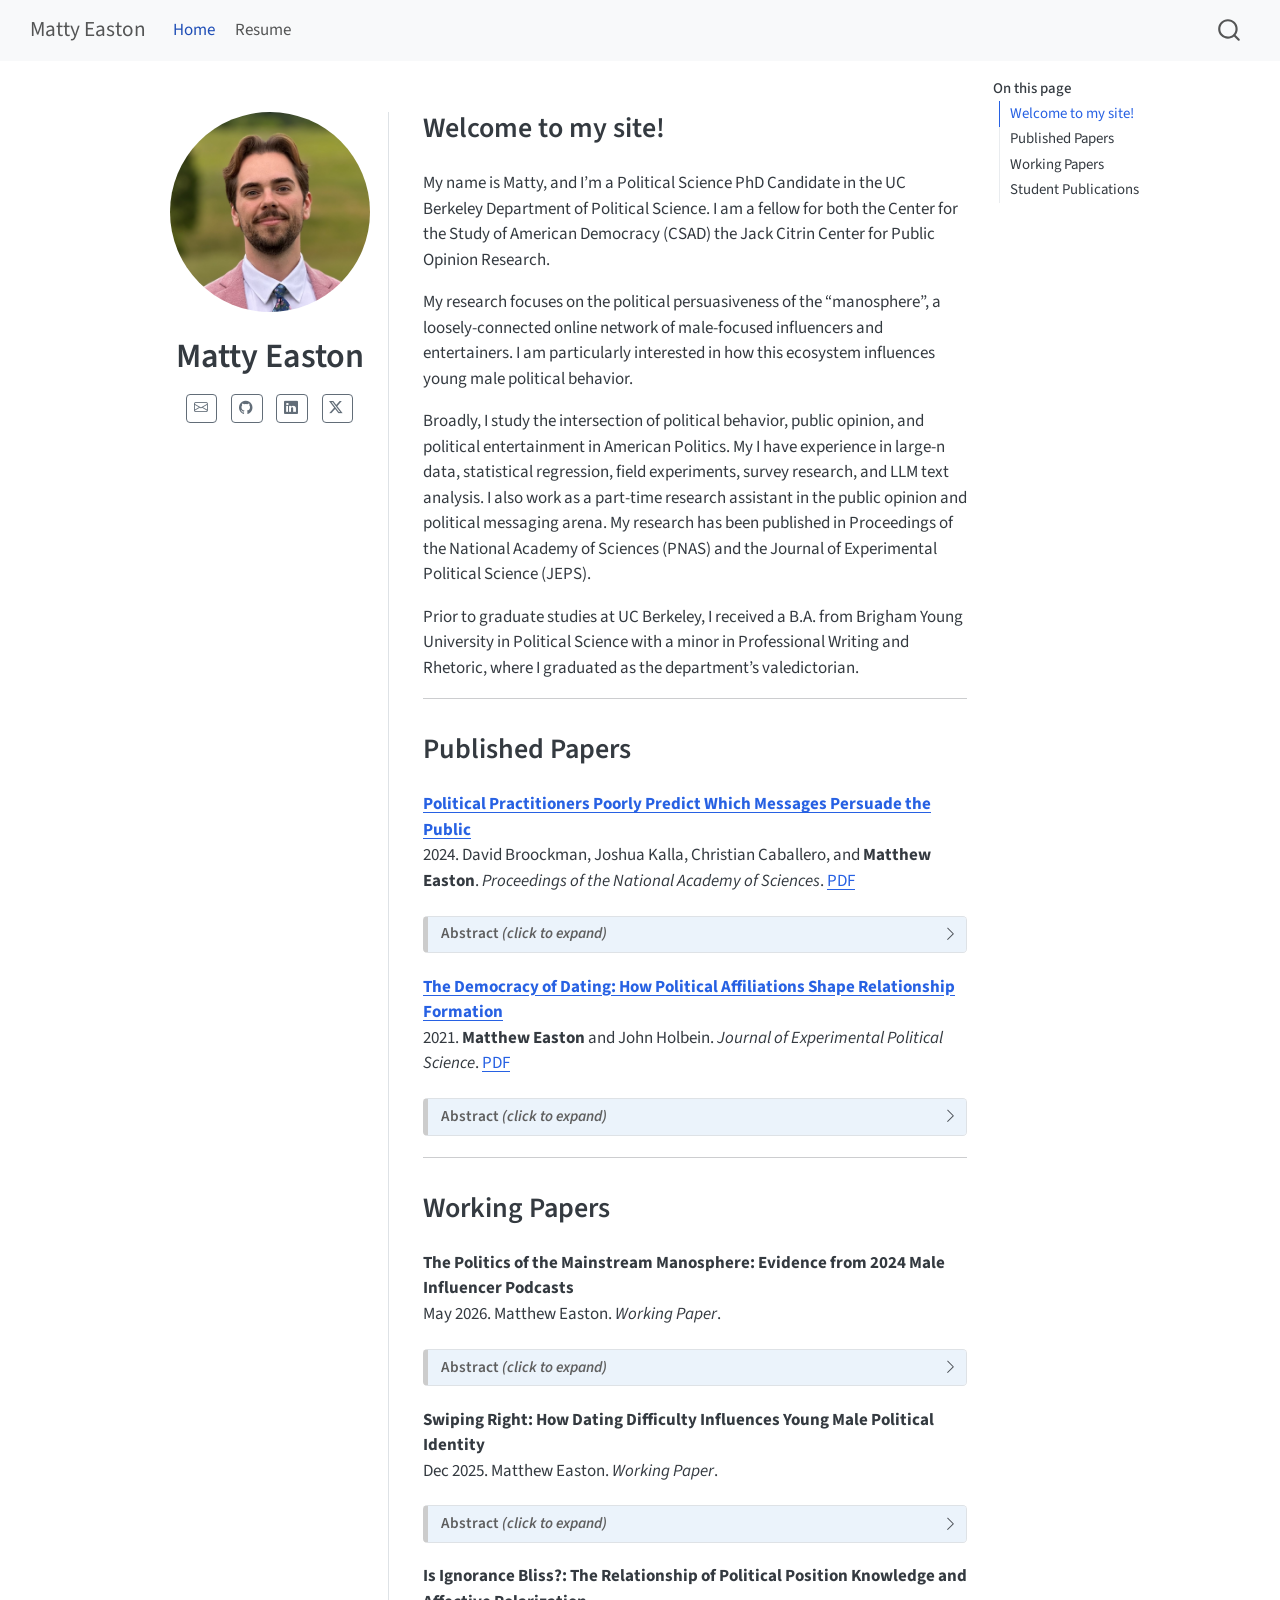
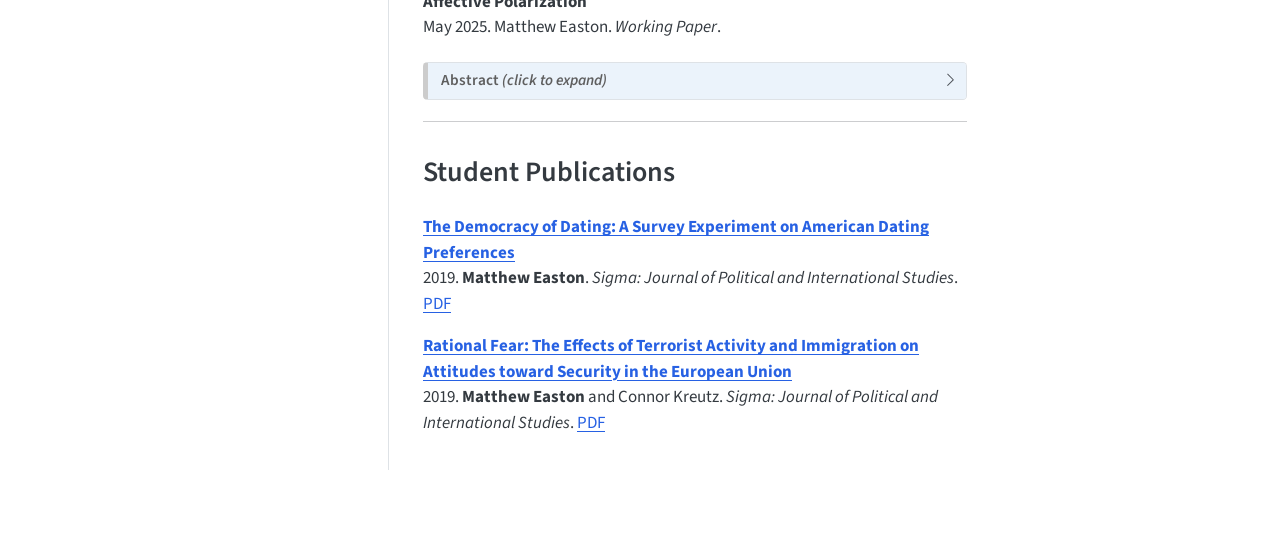
==== index.html @ ecb176ad "Built site for gh-pages" ====
<!DOCTYPE html>
<html xmlns="http://www.w3.org/1999/xhtml" lang="en" xml:lang="en"><head>

<meta charset="utf-8">
<meta name="generator" content="quarto-1.9.37">

<meta name="viewport" content="width=device-width, initial-scale=1.0, user-scalable=yes">


<title>Matty Easton</title>
<style>
/* Default styles provided by pandoc.
** See https://pandoc.org/MANUAL.html#variables-for-html for config info.
*/
code{white-space: pre-wrap;}
span.smallcaps{font-variant: small-caps;}
div.columns{display: flex; gap: min(4vw, 1.5em);}
div.column{flex: auto; overflow-x: auto;}
div.hanging-indent{margin-left: 1.5em; text-indent: -1.5em;}
ul.task-list{list-style: none;}
ul.task-list li input[type="checkbox"] {
  width: 0.8em;
  margin: 0 0.8em 0.2em -1em; /* quarto-specific, see https://github.com/quarto-dev/quarto-cli/issues/4556 */ 
  vertical-align: middle;
}
</style>


<script src="site_libs/quarto-nav/quarto-nav.js"></script>
<script src="site_libs/quarto-nav/headroom.min.js"></script>
<script src="site_libs/clipboard/clipboard.min.js"></script>
<script src="site_libs/quarto-search/autocomplete.umd.js"></script>
<script src="site_libs/quarto-search/fuse.min.js"></script>
<script src="site_libs/quarto-search/quarto-search.js"></script>
<meta name="quarto:offset" content="./">
<script src="site_libs/quarto-html/quarto.js" type="module"></script>
<script src="site_libs/quarto-html/tabsets/tabsets.js" type="module"></script>
<script src="site_libs/quarto-html/popper.min.js"></script>
<script src="site_libs/quarto-html/tippy.umd.min.js"></script>
<link href="site_libs/quarto-html/tippy.css" rel="stylesheet">
<link href="site_libs/quarto-html/quarto-syntax-highlighting-7f8f88aac4f3542376d5c11b86a4c14d.css" rel="stylesheet" id="quarto-text-highlighting-styles">
<script src="site_libs/bootstrap/bootstrap.min.js"></script>
<link href="site_libs/bootstrap/bootstrap-icons.css" rel="stylesheet">
<link href="site_libs/bootstrap/bootstrap-158031087360bce0ff56dc785ce39e06.min.css" rel="stylesheet" append-hash="true" id="quarto-bootstrap" data-mode="light">
<script id="quarto-search-options" type="application/json">{
  "location": "navbar",
  "copy-button": false,
  "collapse-after": 3,
  "panel-placement": "end",
  "type": "overlay",
  "limit": 50,
  "keyboard-shortcut": [
    "f",
    "/",
    "s"
  ],
  "show-item-context": false,
  "language": {
    "search-no-results-text": "No results",
    "search-matching-documents-text": "matching documents",
    "search-copy-link-title": "Copy link to search",
    "search-hide-matches-text": "Hide additional matches",
    "search-more-match-text": "more match in this document",
    "search-more-matches-text": "more matches in this document",
    "search-clear-button-title": "Clear",
    "search-text-placeholder": "",
    "search-detached-cancel-button-title": "Cancel",
    "search-submit-button-title": "Submit",
    "search-label": "Search"
  }
}</script>


<link rel="stylesheet" href="styles.css">
</head>

<body class="nav-fixed quarto-light">

<div id="quarto-search-results"></div>
  <header id="quarto-header" class="headroom fixed-top">
    <nav class="navbar navbar-expand-lg " data-bs-theme="dark">
      <div class="navbar-container container-fluid">
      <div class="navbar-brand-container mx-auto">
    <a class="navbar-brand" href="./index.html">
    <span class="navbar-title">Matty Easton</span>
    </a>
  </div>
            <div id="quarto-search" class="" title="Search"></div>
          <button class="navbar-toggler" type="button" data-bs-toggle="collapse" data-bs-target="#navbarCollapse" aria-controls="navbarCollapse" role="menu" aria-expanded="false" aria-label="Toggle navigation" onclick="if (window.quartoToggleHeadroom) { window.quartoToggleHeadroom(); }">
  <span class="navbar-toggler-icon"></span>
</button>
          <div class="collapse navbar-collapse" id="navbarCollapse">
            <ul class="navbar-nav navbar-nav-scroll me-auto">
  <li class="nav-item">
    <a class="nav-link active" href="./index.html" aria-current="page"> 
<span class="menu-text">Home</span></a>
  </li>  
  <li class="nav-item">
    <a class="nav-link" href="./resume.html"> 
<span class="menu-text">Resume</span></a>
  </li>  
</ul>
          </div> <!-- /navcollapse -->
            <div class="quarto-navbar-tools">
</div>
      </div> <!-- /container-fluid -->
    </nav>
</header>
<!-- content -->
<div id="quarto-content" class="quarto-container page-columns page-rows-contents page-layout-article page-navbar">
<!-- sidebar -->
<!-- margin-sidebar -->
    <div id="quarto-margin-sidebar" class="sidebar margin-sidebar">
        <nav id="TOC" role="doc-toc" class="toc-active">
    <h2 id="toc-title">On this page</h2>
  <ul>
  <li><a href="#welcome-to-my-site" id="toc-welcome-to-my-site" class="nav-link active" data-scroll-target="#welcome-to-my-site">Welcome to my site!</a></li>
  <li><a href="#published-papers" id="toc-published-papers" class="nav-link" data-scroll-target="#published-papers">Published Papers</a></li>
  <li><a href="#working-papers" id="toc-working-papers" class="nav-link" data-scroll-target="#working-papers">Working Papers</a></li>
  <li><a href="#student-publications" id="toc-student-publications" class="nav-link" data-scroll-target="#student-publications">Student Publications</a></li>
  </ul>
</nav>
    </div>
<!-- main -->
<div class="quarto-about-trestles">
  <div class="about-entity">
    <img src="headshot.jpeg" class="about-image
  rounded " style="width: 20em;">
<header id="title-block-header" class="quarto-title-block default">
<div class="quarto-title">
<h1 class="title">Matty Easton</h1>
</div>
<div class="quarto-title-meta">
  </div>
</header>
    <div class="about-links">
  <a href="mailto:matt_easton@berkeley.edu" class="about-link" rel="" target="">
    <i class="bi bi-envelope"></i>
     <span class="about-link-text"></span>
  </a>
  <a href="https://github.com/m-easton" class="about-link" rel="" target="">
    <i class="bi bi-github"></i>
     <span class="about-link-text"></span>
  </a>
  <a href="https://www.linkedin.com/in/matthew-easton" class="about-link" rel="" target="">
    <i class="bi bi-linkedin"></i>
     <span class="about-link-text"></span>
  </a>
  <a href="https://x.com/easton_matty" class="about-link" rel="" target="">
    <i class="bi bi-twitter-x"></i>
     <span class="about-link-text"></span>
  </a>
</div>
  </div>
  <div class="about-contents"><main class="content" id="quarto-document-content">

<section id="welcome-to-my-site" class="level2">
<h2 data-anchor-id="welcome-to-my-site">Welcome to my site!</h2>
<p>My name is Matty, and I’m a Political Science PhD Candidate in the UC Berkeley Department of Political Science. I am a fellow for both the Center for the Study of American Democracy (CSAD) the Jack Citrin Center for Public Opinion Research.</p>
<p>My research focuses on the political persuasiveness of the “manosphere”, a loosely-connected online network of male-focused influencers and entertainers. I am particularly interested in how this ecosystem influences young male political behavior.</p>
<p>Broadly, I study the intersection of political behavior, public opinion, and political entertainment in American Politics. My I have experience in large-n data, statistical regression, field experiments, survey research, and LLM text analysis. I also work as a part-time research assistant in the public opinion and political messaging arena. My research has been published in Proceedings of the National Academy of Sciences (PNAS) and the Journal of Experimental Political Science (JEPS).</p>
<p>Prior to graduate studies at UC Berkeley, I received a B.A. from Brigham Young University in Political Science with a minor in Professional Writing and Rhetoric, where I graduated as the department’s valedictorian.</p>
<hr>
</section>
<section id="published-papers" class="level2">
<h2 data-anchor-id="published-papers">Published Papers</h2>
<p><a href="https://www.pnas.org/doi/10.1073/pnas.2400076121"><strong>Political Practitioners Poorly Predict Which Messages Persuade the Public</strong></a><br>
2024. David Broockman, Joshua Kalla, Christian Caballero, and <strong>Matthew Easton</strong>. <em>Proceedings of the National Academy of Sciences</em>. <a href="files/Political Practitioners.pdf">PDF</a></p>
<div class="callout callout-style-default callout-note callout-titled">
<div class="callout-header d-flex align-content-center collapsed" data-bs-toggle="collapse" data-bs-target=".callout-1-contents" aria-controls="callout-1" aria-expanded="false" aria-label="Toggle callout">
<div class="callout-icon-container">
<i class="callout-icon"></i>
</div>
<div class="callout-title-container flex-fill">
<span class="screen-reader-only">Note</span>Abstract <em>(click to expand)</em>
</div>
<div class="callout-btn-toggle d-inline-block border-0 py-1 ps-1 pe-0 float-end"><i class="callout-toggle"></i></div>
</div>
<div id="callout-1" class="callout-1-contents callout-collapse collapse">
<div class="callout-body-container callout-body">
<p>Do political practitioners have good intuitions about how to persuade the public? Longstanding theories that political elites’ messages have large effects on public opinion and the large sums spent to secure some practitioners’ messaging advice suggest they should. However, findings regarding the surprising limits of expert forecasts in other domains suggest they may not. In this paper, we evaluate how well political practitioners can predict which messages are most persuasive. We measured the effects of messages about 21 political issues using a large-sample survey experiment ( respondent-message observations). We then asked both political practitioners ( practitioners, predictions) and laypeople ( respondents, predictions) to predict the efficacy of these messages. The practitioners we surveyed ranged widely in their experience and expertise with persuasive message design. We find that: (a) political practitioners and laypeople both performed barely better than chance at predicting persuasive effects; (b) once accounting for laypeople’s inflated expectations about the average size of effects, practitioners did not predict meaningfully better than laypeople; (c) these results held even for self-identified issue experts and highly experienced practitioners; and (d) practitioners’ experience, expertise, information environment, and demographics did not meaningfully explain variation in their accuracy. Our findings have theoretical implications for understanding the conditions likely to produce meaningful elite influence on public opinion as well as practical implications for practitioners.</p>
</div>
</div>
</div>
<p><a href="https://www-cambridge-org.libproxy.berkeley.edu/core/journals/journal-of-experimental-political-science/article/democracy-of-dating-how-political-affiliations-shape-relationship-formation/79CD8CFC3E8862E586B2661E6C85AD89"><strong>The Democracy of Dating: How Political Affiliations Shape Relationship Formation</strong></a><br>
2021. <strong>Matthew Easton</strong> and John Holbein. <em>Journal of Experimental Political Science</em>. <a href="files/The Democracy of Dating.pdf">PDF</a></p>
<div class="callout callout-style-default callout-note callout-titled">
<div class="callout-header d-flex align-content-center collapsed" data-bs-toggle="collapse" data-bs-target=".callout-2-contents" aria-controls="callout-2" aria-expanded="false" aria-label="Toggle callout">
<div class="callout-icon-container">
<i class="callout-icon"></i>
</div>
<div class="callout-title-container flex-fill">
<span class="screen-reader-only">Note</span>Abstract <em>(click to expand)</em>
</div>
<div class="callout-btn-toggle d-inline-block border-0 py-1 ps-1 pe-0 float-end"><i class="callout-toggle"></i></div>
</div>
<div id="callout-2" class="callout-2-contents callout-collapse collapse">
<div class="callout-body-container callout-body">
<p>How much does politics affect relationship building? Previous experimental studies have come to vastly different conclusions – ranging from null to truly transformative effects. To explore these differences, this study replicates and extends previous research by conducting five survey experiments meant to expand our understanding of how politics does/does not shape the formation of romantic relationships. We find that people, indeed, are influenced by the politics of prospective partners; respondents evaluate those in the political out-group as being less attractive, less dateable, and less worthy of matchmaking efforts. However, these effects are modest in size – falling almost exactly in between previous study estimates. Our results shine light on a literature that has, up until this point, produced a chasm in study results – a vital task given concerns over growing levels of partisan animus in the USA and the rapidly expanding body of research on affective polarization.</p>
</div>
</div>
</div>
<hr>
</section>
<section id="working-papers" class="level2">
<h2 data-anchor-id="working-papers">Working Papers</h2>
<p><strong>The Politics of the Mainstream Manosphere: Evidence from 2024 Male Influencer Podcasts</strong><br>
May 2026. Matthew Easton. <em>Working Paper</em>.</p>
<div class="callout callout-style-default callout-note callout-titled">
<div class="callout-header d-flex align-content-center collapsed" data-bs-toggle="collapse" data-bs-target=".callout-3-contents" aria-controls="callout-3" aria-expanded="false" aria-label="Toggle callout">
<div class="callout-icon-container">
<i class="callout-icon"></i>
</div>
<div class="callout-title-container flex-fill">
<span class="screen-reader-only">Note</span>Abstract <em>(click to expand)</em>
</div>
<div class="callout-btn-toggle d-inline-block border-0 py-1 ps-1 pe-0 float-end"><i class="callout-toggle"></i></div>
</div>
<div id="callout-3" class="callout-3-contents callout-collapse collapse">
<div class="callout-body-container callout-body">
<p>What is the “mainstream manosphere” and how does it talk about politics? Using iterative computational text analysis, this paper offers an empirically grounded framework for understanding mainstream male-oriented media as a distinct political communication environment. Drawing on a corpus of 5,504 transcripts from 53 podcasts spanning January through November 6, 2024, I apply TF-IDF cosine clustering and dictionary-based keyword analysis to characterize the internal structure of this media ecosystem and its engagement with political discourse. Three descriptive principal findings emerge. First, the mainstream manosphere is internally heterogeneous, clustering into six content communities with meaningfully different thematic profiles. Second, manosphere shows discuss politics substantially more than gender-balanced entertainment media but substantially less than explicitly political programming, consistent with a mechanism of ambient political socialization rather than direct mobilization. Third, within the manosphere, these six clusters engage with both political and traditional manosphere vocabulary at statistically distinct rates, such that future research should treat sub-communities within this space as analytically separate rather than as a unified actor.</p>
</div>
</div>
</div>
<p><strong>Swiping Right: How Dating Difficulty Influences Young Male Political Identity</strong><br>
Dec 2025. Matthew Easton. <em>Working Paper</em>.</p>
<div class="callout callout-style-default callout-note callout-titled">
<div class="callout-header d-flex align-content-center collapsed" data-bs-toggle="collapse" data-bs-target=".callout-4-contents" aria-controls="callout-4" aria-expanded="false" aria-label="Toggle callout">
<div class="callout-icon-container">
<i class="callout-icon"></i>
</div>
<div class="callout-title-container flex-fill">
<span class="screen-reader-only">Note</span>Abstract <em>(click to expand)</em>
</div>
<div class="callout-btn-toggle d-inline-block border-0 py-1 ps-1 pe-0 float-end"><i class="callout-toggle"></i></div>
</div>
<div id="callout-4" class="callout-4-contents callout-collapse collapse">
<div class="callout-body-container callout-body">
<p>What is contributing to the recent rightward political shift among young men, both in the US and abroad? This paper investigates how difficulty on the dating market affects young male political ideology, identity, and behavior. Using descriptive trends from the General Social Survey and longitudinal analysis from the British Election Study, I find that men who stay single are more likely to shift to the political right, particularly among Gen Z men. However, relationship status is less influential on ideology and voting behavior, suggesting that while successful romantic relationships may play a part in male conservatism, it is not an all-powerful driver. Finally, I propose a survey experiment to test my hypotheses in a US-context.</p>
</div>
</div>
</div>
<p><strong>Is Ignorance Bliss?: The Relationship of Political Position Knowledge and Affective Polarization</strong><br>
May 2025. Matthew Easton. <em>Working Paper</em>.</p>
<div class="callout callout-style-default callout-note callout-titled">
<div class="callout-header d-flex align-content-center collapsed" data-bs-toggle="collapse" data-bs-target=".callout-5-contents" aria-controls="callout-5" aria-expanded="false" aria-label="Toggle callout">
<div class="callout-icon-container">
<i class="callout-icon"></i>
</div>
<div class="callout-title-container flex-fill">
<span class="screen-reader-only">Note</span>Abstract <em>(click to expand)</em>
</div>
<div class="callout-btn-toggle d-inline-block border-0 py-1 ps-1 pe-0 float-end"><i class="callout-toggle"></i></div>
</div>
<div id="callout-5" class="callout-5-contents callout-collapse collapse">
<div class="callout-body-container callout-body">
<p>What is the relationship between political knowledge and affective polarization? While scholars have long focused on the potential impacts of affective polarization on social and political outcomes, less research has been devoted to understanding what is driving up partisan animus in the first place. Using time-series ANES public opinion data from 1972 to 2016, I find that an increase in correct political knowledge leads to a statistically significant 15.758 percentage point increase in affective polarization. However, knowledge alone does not account for the change in affective polarization over time. When interacted with policy agreement with the in-party, affective polarization does remain consistent among the most knowledgeable respondents across time. As the category of knowledgeable and policy-agreed Americans is on the rise, this suggests that the driving force behind affective polarization is likely both an increase in overall knowledge combined with the growth in partisan sorting among the electorate.</p>
</div>
</div>
</div>
<hr>
</section>
<section id="student-publications" class="level2">
<h2 data-anchor-id="student-publications">Student Publications</h2>
<p><a href="https://scholarsarchive.byu.edu/cgi/viewcontent.cgi?article=1236&amp;context=sigma"><strong>The Democracy of Dating: A Survey Experiment on American Dating Preferences</strong></a><br>
2019. <strong>Matthew Easton</strong>. <em>Sigma: Journal of Political and International Studies</em>. <a href="files/Dating Survey.pdf">PDF</a></p>
<p><a href="https://scholarsarchive.byu.edu/cgi/viewcontent.cgi?article=1237&amp;context=sigma"><strong>Rational Fear: The Effects of Terrorist Activity and Immigration on Attitudes toward Security in the European Union</strong></a><br>
2019. <strong>Matthew Easton</strong> and Connor Kreutz. <em>Sigma: Journal of Political and International Studies</em>. <a href="files/Rational Fear.pdf">PDF</a></p>


</section>
</main></div>
</div>
 <!-- /main -->
<script id="quarto-html-after-body" type="application/javascript">
  window.document.addEventListener("DOMContentLoaded", function (event) {
    const isCodeAnnotation = (el) => {
      for (const clz of el.classList) {
        if (clz.startsWith('code-annotation-')) {                     
          return true;
        }
      }
      return false;
    }
    const onCopySuccess = function(e) {
      // button target
      const button = e.trigger;
      // don't keep focus
      button.blur();
      // flash "checked"
      button.classList.add('code-copy-button-checked');
      var currentTitle = button.getAttribute("title");
      button.setAttribute("title", "Copied!");
      let tooltip;
      if (window.bootstrap) {
        button.setAttribute("data-bs-toggle", "tooltip");
        button.setAttribute("data-bs-placement", "left");
        button.setAttribute("data-bs-title", "Copied!");
        tooltip = new bootstrap.Tooltip(button, 
          { trigger: "manual", 
            customClass: "code-copy-button-tooltip",
            offset: [0, -8]});
        tooltip.show();    
      }
      setTimeout(function() {
        if (tooltip) {
          tooltip.hide();
          button.removeAttribute("data-bs-title");
          button.removeAttribute("data-bs-toggle");
          button.removeAttribute("data-bs-placement");
        }
        button.setAttribute("title", currentTitle);
        button.classList.remove('code-copy-button-checked');
      }, 1000);
      // clear code selection
      e.clearSelection();
    }
    const getTextToCopy = function(trigger) {
      const outerScaffold = trigger.parentElement.cloneNode(true);
      const codeEl = outerScaffold.querySelector('code');
      for (const childEl of codeEl.children) {
        if (isCodeAnnotation(childEl)) {
          childEl.remove();
        }
      }
      return codeEl.innerText;
    }
    const clipboard = new window.ClipboardJS('.code-copy-button:not([data-in-quarto-modal])', {
      text: getTextToCopy
    });
    clipboard.on('success', onCopySuccess);
    if (window.document.getElementById('quarto-embedded-source-code-modal')) {
      const clipboardModal = new window.ClipboardJS('.code-copy-button[data-in-quarto-modal]', {
        text: getTextToCopy,
        container: window.document.getElementById('quarto-embedded-source-code-modal')
      });
      clipboardModal.on('success', onCopySuccess);
    }
      var localhostRegex = new RegExp(/^(?:http|https):\/\/localhost\:?[0-9]*\//);
      var mailtoRegex = new RegExp(/^mailto:/);
        var filterRegex = new RegExp('/' + window.location.host + '/');
      var isInternal = (href) => {
          return filterRegex.test(href) || localhostRegex.test(href) || mailtoRegex.test(href);
      }
      // Inspect non-navigation links and adorn them if external
     var links = window.document.querySelectorAll('a[href]:not(.nav-link):not(.navbar-brand):not(.toc-action):not(.sidebar-link):not(.sidebar-item-toggle):not(.pagination-link):not(.no-external):not([aria-hidden]):not(.dropdown-item):not(.quarto-navigation-tool):not(.about-link)');
      for (var i=0; i<links.length; i++) {
        const link = links[i];
        if (!isInternal(link.href)) {
          // undo the damage that might have been done by quarto-nav.js in the case of
          // links that we want to consider external
          if (link.dataset.originalHref !== undefined) {
            link.href = link.dataset.originalHref;
          }
        }
      }
    function tippyHover(el, contentFn, onTriggerFn, onUntriggerFn) {
      const config = {
        allowHTML: true,
        maxWidth: 500,
        delay: 100,
        arrow: false,
        appendTo: function(el) {
            return el.parentElement;
        },
        interactive: true,
        interactiveBorder: 10,
        theme: 'quarto',
        placement: 'bottom-start',
      };
      if (contentFn) {
        config.content = contentFn;
      }
      if (onTriggerFn) {
        config.onTrigger = onTriggerFn;
      }
      if (onUntriggerFn) {
        config.onUntrigger = onUntriggerFn;
      }
      window.tippy(el, config); 
    }
    const noterefs = window.document.querySelectorAll('a[role="doc-noteref"]');
    for (var i=0; i<noterefs.length; i++) {
      const ref = noterefs[i];
      tippyHover(ref, function() {
        // use id or data attribute instead here
        let href = ref.getAttribute('data-footnote-href') || ref.getAttribute('href');
        try { href = new URL(href).hash; } catch {}
        const id = href.replace(/^#\/?/, "");
        const note = window.document.getElementById(id);
        if (note) {
          return note.innerHTML;
        } else {
          return "";
        }
      });
    }
    const xrefs = window.document.querySelectorAll('a.quarto-xref');
    const processXRef = (id, note) => {
      // Strip column container classes
      const stripColumnClz = (el) => {
        el.classList.remove("page-full", "page-columns");
        if (el.children) {
          for (const child of el.children) {
            stripColumnClz(child);
          }
        }
      }
      stripColumnClz(note)
      if (id === null || id.startsWith('sec-')) {
        // Special case sections, only their first couple elements
        const container = document.createElement("div");
        if (note.children && note.children.length > 2) {
          container.appendChild(note.children[0].cloneNode(true));
          for (let i = 1; i < note.children.length; i++) {
            const child = note.children[i];
            if (child.tagName === "P" && child.innerText === "") {
              continue;
            } else {
              container.appendChild(child.cloneNode(true));
              break;
            }
          }
          if (window.Quarto?.typesetMath) {
            window.Quarto.typesetMath(container);
          }
          return container.innerHTML
        } else {
          if (window.Quarto?.typesetMath) {
            window.Quarto.typesetMath(note);
          }
          return note.innerHTML;
        }
      } else {
        // Remove any anchor links if they are present
        const anchorLink = note.querySelector('a.anchorjs-link');
        if (anchorLink) {
          anchorLink.remove();
        }
        if (window.Quarto?.typesetMath) {
          window.Quarto.typesetMath(note);
        }
        if (note.classList.contains("callout")) {
          return note.outerHTML;
        } else {
          return note.innerHTML;
        }
      }
    }
    for (var i=0; i<xrefs.length; i++) {
      const xref = xrefs[i];
      tippyHover(xref, undefined, function(instance) {
        instance.disable();
        let url = xref.getAttribute('href');
        let hash = undefined; 
        if (url.startsWith('#')) {
          hash = url;
        } else {
          try { hash = new URL(url).hash; } catch {}
        }
        if (hash) {
          const id = hash.replace(/^#\/?/, "");
          const note = window.document.getElementById(id);
          if (note !== null) {
            try {
              const html = processXRef(id, note.cloneNode(true));
              instance.setContent(html);
            } finally {
              instance.enable();
              instance.show();
            }
          } else {
            // See if we can fetch this
            fetch(url.split('#')[0])
            .then(res => res.text())
            .then(html => {
              const parser = new DOMParser();
              const htmlDoc = parser.parseFromString(html, "text/html");
              const note = htmlDoc.getElementById(id);
              if (note !== null) {
                const html = processXRef(id, note);
                instance.setContent(html);
              } 
            }).finally(() => {
              instance.enable();
              instance.show();
            });
          }
        } else {
          // See if we can fetch a full url (with no hash to target)
          // This is a special case and we should probably do some content thinning / targeting
          fetch(url)
          .then(res => res.text())
          .then(html => {
            const parser = new DOMParser();
            const htmlDoc = parser.parseFromString(html, "text/html");
            const note = htmlDoc.querySelector('main.content');
            if (note !== null) {
              // This should only happen for chapter cross references
              // (since there is no id in the URL)
              // remove the first header
              if (note.children.length > 0 && note.children[0].tagName === "HEADER") {
                note.children[0].remove();
              }
              const html = processXRef(null, note);
              instance.setContent(html);
            } 
          }).finally(() => {
            instance.enable();
            instance.show();
          });
        }
      }, function(instance) {
      });
    }
        let selectedAnnoteEl;
        const selectorForAnnotation = ( cell, annotation) => {
          let cellAttr = 'data-code-cell="' + cell + '"';
          let lineAttr = 'data-code-annotation="' +  annotation + '"';
          const selector = 'span[' + cellAttr + '][' + lineAttr + ']';
          return selector;
        }
        const selectCodeLines = (annoteEl) => {
          const doc = window.document;
          const targetCell = annoteEl.getAttribute("data-target-cell");
          const targetAnnotation = annoteEl.getAttribute("data-target-annotation");
          const annoteSpan = window.document.querySelector(selectorForAnnotation(targetCell, targetAnnotation));
          const lines = annoteSpan.getAttribute("data-code-lines").split(",");
          const lineIds = lines.map((line) => {
            return targetCell + "-" + line;
          })
          let top = null;
          let height = null;
          let parent = null;
          if (lineIds.length > 0) {
              //compute the position of the single el (top and bottom and make a div)
              const el = window.document.getElementById(lineIds[0]);
              top = el.offsetTop;
              height = el.offsetHeight;
              parent = el.parentElement.parentElement;
            if (lineIds.length > 1) {
              const lastEl = window.document.getElementById(lineIds[lineIds.length - 1]);
              const bottom = lastEl.offsetTop + lastEl.offsetHeight;
              height = bottom - top;
            }
            if (top !== null && height !== null && parent !== null) {
              // cook up a div (if necessary) and position it 
              let div = window.document.getElementById("code-annotation-line-highlight");
              if (div === null) {
                div = window.document.createElement("div");
                div.setAttribute("id", "code-annotation-line-highlight");
                div.style.position = 'absolute';
                parent.appendChild(div);
              }
              div.style.top = top - 2 + "px";
              div.style.height = height + 4 + "px";
              div.style.left = 0;
              let gutterDiv = window.document.getElementById("code-annotation-line-highlight-gutter");
              if (gutterDiv === null) {
                gutterDiv = window.document.createElement("div");
                gutterDiv.setAttribute("id", "code-annotation-line-highlight-gutter");
                gutterDiv.style.position = 'absolute';
                const codeCell = window.document.getElementById(targetCell);
                const gutter = codeCell.querySelector('.code-annotation-gutter');
                gutter.appendChild(gutterDiv);
              }
              gutterDiv.style.top = top - 2 + "px";
              gutterDiv.style.height = height + 4 + "px";
            }
            selectedAnnoteEl = annoteEl;
          }
        };
        const unselectCodeLines = () => {
          const elementsIds = ["code-annotation-line-highlight", "code-annotation-line-highlight-gutter"];
          elementsIds.forEach((elId) => {
            const div = window.document.getElementById(elId);
            if (div) {
              div.remove();
            }
          });
          selectedAnnoteEl = undefined;
        };
          // Handle positioning of the toggle
      window.addEventListener(
        "resize",
        throttle(() => {
          elRect = undefined;
          if (selectedAnnoteEl) {
            selectCodeLines(selectedAnnoteEl);
          }
        }, 10)
      );
      function throttle(fn, ms) {
      let throttle = false;
      let timer;
        return (...args) => {
          if(!throttle) { // first call gets through
              fn.apply(this, args);
              throttle = true;
          } else { // all the others get throttled
              if(timer) clearTimeout(timer); // cancel #2
              timer = setTimeout(() => {
                fn.apply(this, args);
                timer = throttle = false;
              }, ms);
          }
        };
      }
        // Attach click handler to the DT
        const annoteDls = window.document.querySelectorAll('dt[data-target-cell]');
        for (const annoteDlNode of annoteDls) {
          annoteDlNode.addEventListener('click', (event) => {
            const clickedEl = event.target;
            if (clickedEl !== selectedAnnoteEl) {
              unselectCodeLines();
              const activeEl = window.document.querySelector('dt[data-target-cell].code-annotation-active');
              if (activeEl) {
                activeEl.classList.remove('code-annotation-active');
              }
              selectCodeLines(clickedEl);
              clickedEl.classList.add('code-annotation-active');
            } else {
              // Unselect the line
              unselectCodeLines();
              clickedEl.classList.remove('code-annotation-active');
            }
          });
        }
    const findCites = (el) => {
      const parentEl = el.parentElement;
      if (parentEl) {
        const cites = parentEl.dataset.cites;
        if (cites) {
          return {
            el,
            cites: cites.split(' ')
          };
        } else {
          return findCites(el.parentElement)
        }
      } else {
        return undefined;
      }
    };
    var bibliorefs = window.document.querySelectorAll('a[role="doc-biblioref"]');
    for (var i=0; i<bibliorefs.length; i++) {
      const ref = bibliorefs[i];
      const citeInfo = findCites(ref);
      if (citeInfo) {
        tippyHover(citeInfo.el, function() {
          var popup = window.document.createElement('div');
          citeInfo.cites.forEach(function(cite) {
            var citeDiv = window.document.createElement('div');
            citeDiv.classList.add('hanging-indent');
            citeDiv.classList.add('csl-entry');
            var biblioDiv = window.document.getElementById('ref-' + cite);
            if (biblioDiv) {
              citeDiv.innerHTML = biblioDiv.innerHTML;
            }
            popup.appendChild(citeDiv);
          });
          return popup.innerHTML;
        });
      }
    }
  });
  </script>
</div> <!-- /content -->




</body></html>
---- site_libs/quarto-html/tippy.css ----
.tippy-box[data-animation=fade][data-state=hidden]{opacity:0}[data-tippy-root]{max-width:calc(100vw - 10px)}.tippy-box{position:relative;background-color:#333;color:#fff;border-radius:4px;font-size:14px;line-height:1.4;white-space:normal;outline:0;transition-property:transform,visibility,opacity}.tippy-box[data-placement^=top]>.tippy-arrow{bottom:0}.tippy-box[data-placement^=top]>.tippy-arrow:before{bottom:-7px;left:0;border-width:8px 8px 0;border-top-color:initial;transform-origin:center top}.tippy-box[data-placement^=bottom]>.tippy-arrow{top:0}.tippy-box[data-placement^=bottom]>.tippy-arrow:before{top:-7px;left:0;border-width:0 8px 8px;border-bottom-color:initial;transform-origin:center bottom}.tippy-box[data-placement^=left]>.tippy-arrow{right:0}.tippy-box[data-placement^=left]>.tippy-arrow:before{border-width:8px 0 8px 8px;border-left-color:initial;right:-7px;transform-origin:center left}.tippy-box[data-placement^=right]>.tippy-arrow{left:0}.tippy-box[data-placement^=right]>.tippy-arrow:before{left:-7px;border-width:8px 8px 8px 0;border-right-color:initial;transform-origin:center right}.tippy-box[data-inertia][data-state=visible]{transition-timing-function:cubic-bezier(.54,1.5,.38,1.11)}.tippy-arrow{width:16px;height:16px;color:#333}.tippy-arrow:before{content:"";position:absolute;border-color:transparent;border-style:solid}.tippy-content{position:relative;padding:5px 9px;z-index:1}
---- site_libs/quarto-html/quarto-syntax-highlighting-7f8f88aac4f3542376d5c11b86a4c14d.css ----
/* quarto syntax highlight colors */
:root {
  --quarto-hl-ot-color: #003B4F;
  --quarto-hl-at-color: #657422;
  --quarto-hl-ss-color: #20794D;
  --quarto-hl-an-color: #5E5E5E;
  --quarto-hl-fu-color: #4758AB;
  --quarto-hl-st-color: #20794D;
  --quarto-hl-cf-color: #003B4F;
  --quarto-hl-op-color: #5E5E5E;
  --quarto-hl-er-color: #AD0000;
  --quarto-hl-bn-color: #AD0000;
  --quarto-hl-al-color: #AD0000;
  --quarto-hl-va-color: #111111;
  --quarto-hl-bu-color: inherit;
  --quarto-hl-ex-color: inherit;
  --quarto-hl-pp-color: #AD0000;
  --quarto-hl-in-color: #5E5E5E;
  --quarto-hl-vs-color: #20794D;
  --quarto-hl-wa-color: #5E5E5E;
  --quarto-hl-do-color: #5E5E5E;
  --quarto-hl-im-color: #00769E;
  --quarto-hl-ch-color: #20794D;
  --quarto-hl-dt-color: #AD0000;
  --quarto-hl-fl-color: #AD0000;
  --quarto-hl-co-color: #5E5E5E;
  --quarto-hl-cv-color: #5E5E5E;
  --quarto-hl-cn-color: #8f5902;
  --quarto-hl-sc-color: #5E5E5E;
  --quarto-hl-dv-color: #AD0000;
  --quarto-hl-kw-color: #003B4F;
}

/* other quarto variables */
:root {
  --quarto-font-monospace: SFMono-Regular, Menlo, Monaco, Consolas, "Liberation Mono", "Courier New", monospace;
}

/* syntax highlight based on Pandoc's rules */
pre > code.sourceCode > span {
  color: #003B4F;
}

code.sourceCode > span {
  color: #003B4F;
}

div.sourceCode,
div.sourceCode pre.sourceCode {
  color: #003B4F;
}

/* Normal */
code span {
  color: #003B4F;
}

/* Alert */
code span.al {
  color: #AD0000;
  font-style: inherit;
}

/* Annotation */
code span.an {
  color: #5E5E5E;
  font-style: inherit;
}

/* Attribute */
code span.at {
  color: #657422;
  font-style: inherit;
}

/* BaseN */
code span.bn {
  color: #AD0000;
  font-style: inherit;
}

/* BuiltIn */
code span.bu {
  font-style: inherit;
}

/* ControlFlow */
code span.cf {
  color: #003B4F;
  font-weight: bold;
  font-style: inherit;
}

/* Char */
code span.ch {
  color: #20794D;
  font-style: inherit;
}

/* Constant */
code span.cn {
  color: #8f5902;
  font-style: inherit;
}

/* Comment */
code span.co {
  color: #5E5E5E;
  font-style: inherit;
}

/* CommentVar */
code span.cv {
  color: #5E5E5E;
  font-style: italic;
}

/* Documentation */
code span.do {
  color: #5E5E5E;
  font-style: italic;
}

/* DataType */
code span.dt {
  color: #AD0000;
  font-style: inherit;
}

/* DecVal */
code span.dv {
  color: #AD0000;
  font-style: inherit;
}

/* Error */
code span.er {
  color: #AD0000;
  font-style: inherit;
}

/* Extension */
code span.ex {
  font-style: inherit;
}

/* Float */
code span.fl {
  color: #AD0000;
  font-style: inherit;
}

/* Function */
code span.fu {
  color: #4758AB;
  font-style: inherit;
}

/* Import */
code span.im {
  color: #00769E;
  font-style: inherit;
}

/* Information */
code span.in {
  color: #5E5E5E;
  font-style: inherit;
}

/* Keyword */
code span.kw {
  color: #003B4F;
  font-weight: bold;
  font-style: inherit;
}

/* Operator */
code span.op {
  color: #5E5E5E;
  font-style: inherit;
}

/* Other */
code span.ot {
  color: #003B4F;
  font-style: inherit;
}

/* Preprocessor */
code span.pp {
  color: #AD0000;
  font-style: inherit;
}

/* SpecialChar */
code span.sc {
  color: #5E5E5E;
  font-style: inherit;
}

/* SpecialString */
code span.ss {
  color: #20794D;
  font-style: inherit;
}

/* String */
code span.st {
  color: #20794D;
  font-style: inherit;
}

/* Variable */
code span.va {
  color: #111111;
  font-style: inherit;
}

/* VerbatimString */
code span.vs {
  color: #20794D;
  font-style: inherit;
}

/* Warning */
code span.wa {
  color: #5E5E5E;
  font-style: italic;
}

.prevent-inlining {
  content: "</";
}

/*# sourceMappingURL=789ad8cd35626ba772517505b42a116e.css.map */
---- styles.css ----
/* css styles */
/* Force narrow photo column */
.quarto-about-trestles .about-entity {
  flex: 0 0 220px !important;
  max-width: 220px !important;
  min-width: 220px !important;
}

.quarto-about-trestles .about-contents {
  flex: 1 1 auto !important;
  padding-left: 2rem !important;
}

/* Make image a fixed size */
.quarto-about-trestles img {
  width: 200px !important;
  height: 200px !important;
  object-fit: cover !important;
  border-radius: 50% !important;
}

/* Smaller, lighter abstract callout */
.callout-note {
  max-width: 600px !important;
  font-size: 0.85rem !important;
  background-color: #f9f9f9 !important;
  border-left-color: #cccccc !important;
  color: #444444 !important;
}

.callout-note .callout-title {
  background-color: #f0f0f0 !important;
  font-size: 0.85rem !important;
}

.callout-note .callout-icon {
  display: none !important;
}
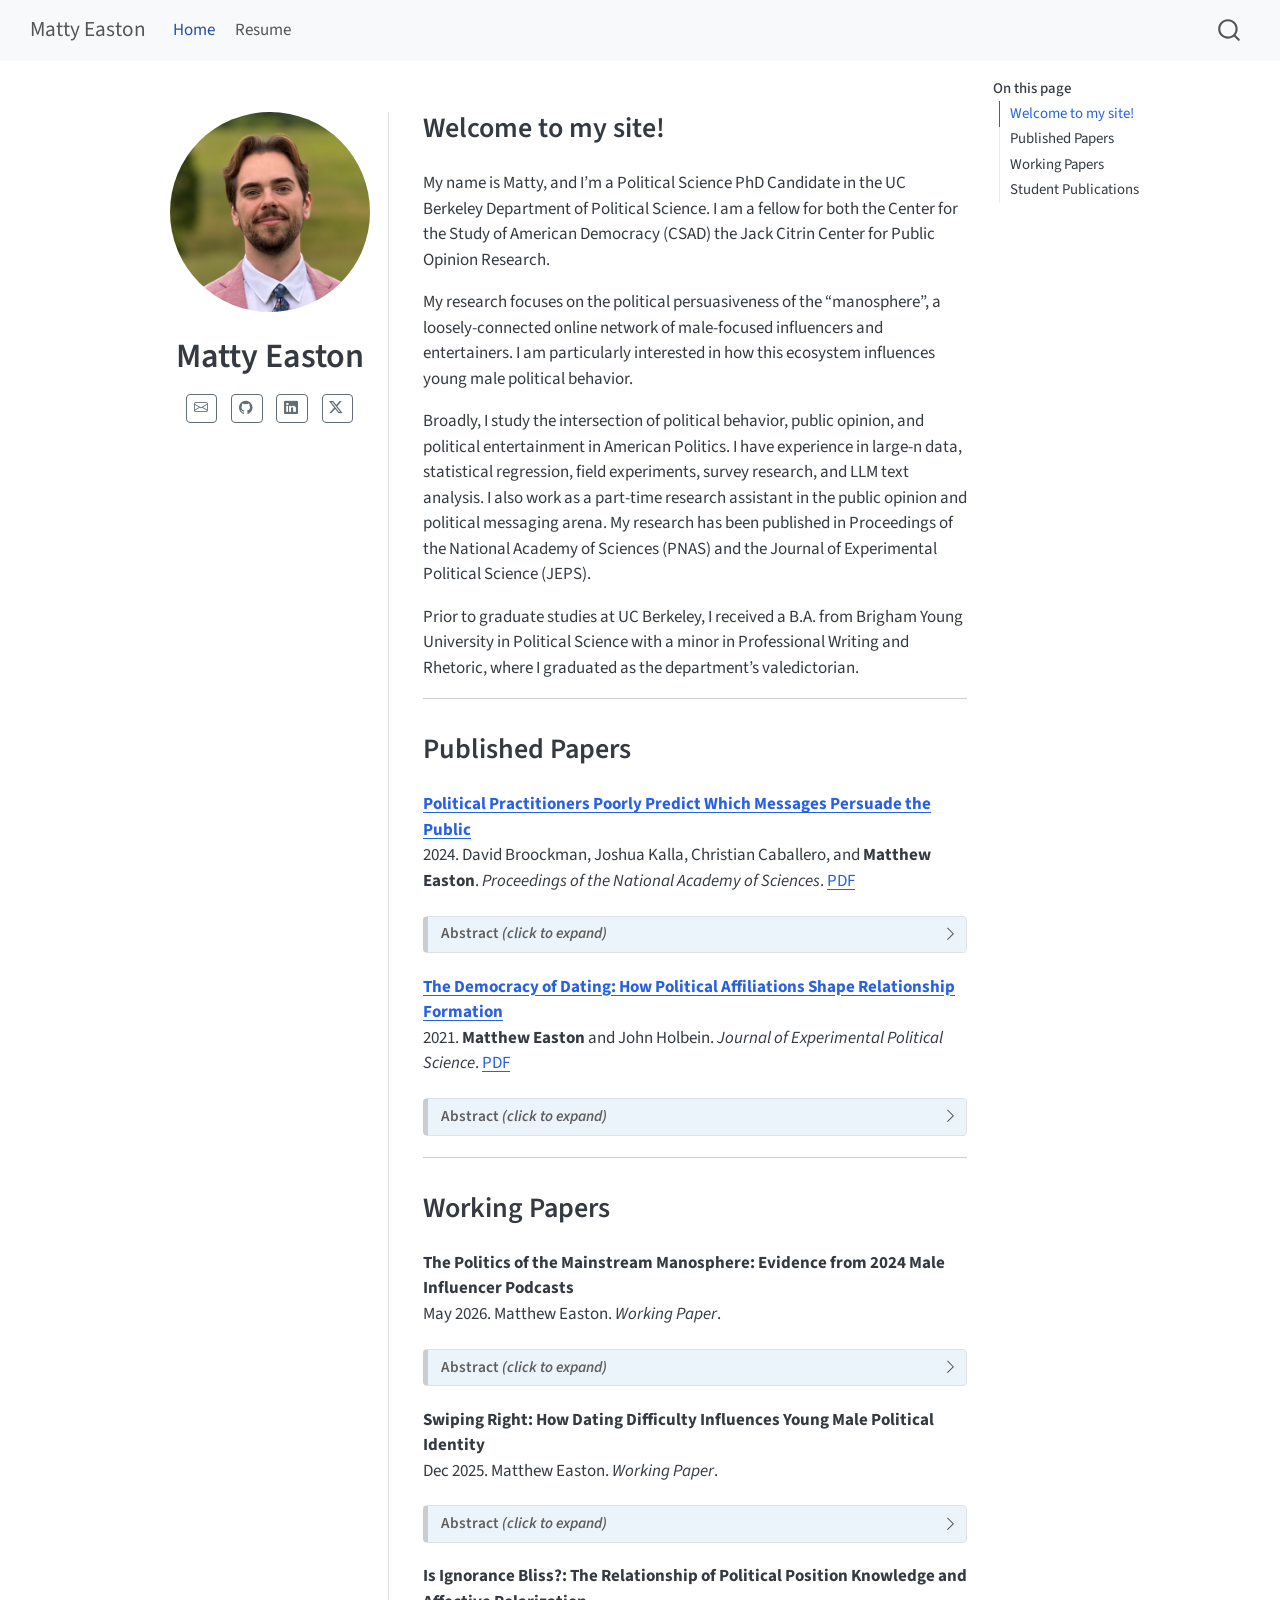
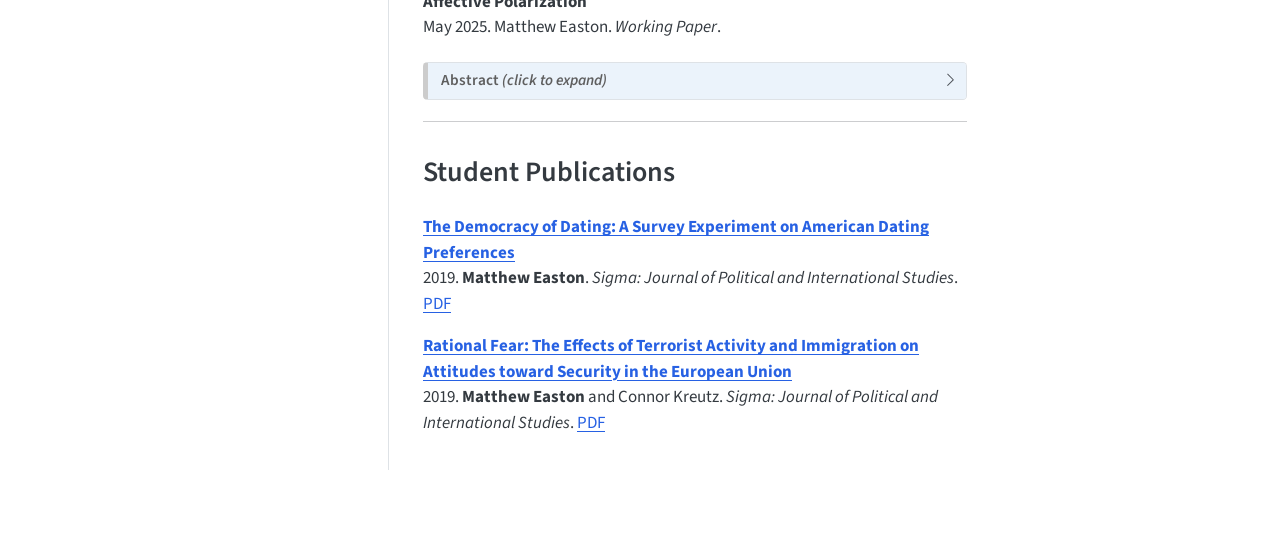
==== commit 5eebb3c4: "Built site for gh-pages" ====
--- a/index.html
+++ b/index.html
@@ -158,14 +158,14 @@
 <h2 data-anchor-id="welcome-to-my-site">Welcome to my site!</h2>
 <p>My name is Matty, and I’m a Political Science PhD Candidate in the UC Berkeley Department of Political Science. I am a fellow for both the Center for the Study of American Democracy (CSAD) the Jack Citrin Center for Public Opinion Research.</p>
 <p>My research focuses on the political persuasiveness of the “manosphere”, a loosely-connected online network of male-focused influencers and entertainers. I am particularly interested in how this ecosystem influences young male political behavior.</p>
-<p>Broadly, I study the intersection of political behavior, public opinion, and political entertainment in American Politics. My I have experience in large-n data, statistical regression, field experiments, survey research, and LLM text analysis. I also work as a part-time research assistant in the public opinion and political messaging arena. My research has been published in Proceedings of the National Academy of Sciences (PNAS) and the Journal of Experimental Political Science (JEPS).</p>
+<p>Broadly, I study the intersection of political behavior, public opinion, and political entertainment in American Politics. I have experience in large-n data, statistical regression, field experiments, survey research, and LLM text analysis. I also work as a part-time research assistant in the public opinion and political messaging arena. My research has been published in Proceedings of the National Academy of Sciences (PNAS) and the Journal of Experimental Political Science (JEPS).</p>
 <p>Prior to graduate studies at UC Berkeley, I received a B.A. from Brigham Young University in Political Science with a minor in Professional Writing and Rhetoric, where I graduated as the department’s valedictorian.</p>
 <hr>
 </section>
 <section id="published-papers" class="level2">
 <h2 data-anchor-id="published-papers">Published Papers</h2>
 <p><a href="https://www.pnas.org/doi/10.1073/pnas.2400076121"><strong>Political Practitioners Poorly Predict Which Messages Persuade the Public</strong></a><br>
-2024. David Broockman, Joshua Kalla, Christian Caballero, and <strong>Matthew Easton</strong>. <em>Proceedings of the National Academy of Sciences</em>. <a href="files/Political Practitioners.pdf">PDF</a></p>
+2024. David Broockman, Joshua Kalla, Christian Caballero, and <strong>Matthew Easton</strong>. <em>Proceedings of the National Academy of Sciences</em>. <a href="files/PoliticalPractitioners.pdf">PDF</a></p>
 <div class="callout callout-style-default callout-note callout-titled">
 <div class="callout-header d-flex align-content-center collapsed" data-bs-toggle="collapse" data-bs-target=".callout-1-contents" aria-controls="callout-1" aria-expanded="false" aria-label="Toggle callout">
 <div class="callout-icon-container">
@@ -183,7 +183,7 @@
 </div>
 </div>
 <p><a href="https://www-cambridge-org.libproxy.berkeley.edu/core/journals/journal-of-experimental-political-science/article/democracy-of-dating-how-political-affiliations-shape-relationship-formation/79CD8CFC3E8862E586B2661E6C85AD89"><strong>The Democracy of Dating: How Political Affiliations Shape Relationship Formation</strong></a><br>
-2021. <strong>Matthew Easton</strong> and John Holbein. <em>Journal of Experimental Political Science</em>. <a href="files/The Democracy of Dating.pdf">PDF</a></p>
+2021. <strong>Matthew Easton</strong> and John Holbein. <em>Journal of Experimental Political Science</em>. <a href="files/TheDemocracyofDating.pdf">PDF</a></p>
 <div class="callout callout-style-default callout-note callout-titled">
 <div class="callout-header d-flex align-content-center collapsed" data-bs-toggle="collapse" data-bs-target=".callout-2-contents" aria-controls="callout-2" aria-expanded="false" aria-label="Toggle callout">
 <div class="callout-icon-container">
@@ -263,9 +263,9 @@
 <section id="student-publications" class="level2">
 <h2 data-anchor-id="student-publications">Student Publications</h2>
 <p><a href="https://scholarsarchive.byu.edu/cgi/viewcontent.cgi?article=1236&amp;context=sigma"><strong>The Democracy of Dating: A Survey Experiment on American Dating Preferences</strong></a><br>
-2019. <strong>Matthew Easton</strong>. <em>Sigma: Journal of Political and International Studies</em>. <a href="files/Dating Survey.pdf">PDF</a></p>
+2019. <strong>Matthew Easton</strong>. <em>Sigma: Journal of Political and International Studies</em>. <a href="files/DatingSurvey.pdf">PDF</a></p>
 <p><a href="https://scholarsarchive.byu.edu/cgi/viewcontent.cgi?article=1237&amp;context=sigma"><strong>Rational Fear: The Effects of Terrorist Activity and Immigration on Attitudes toward Security in the European Union</strong></a><br>
-2019. <strong>Matthew Easton</strong> and Connor Kreutz. <em>Sigma: Journal of Political and International Studies</em>. <a href="files/Rational Fear.pdf">PDF</a></p>
+2019. <strong>Matthew Easton</strong> and Connor Kreutz. <em>Sigma: Journal of Political and International Studies</em>. <a href="files/RationalFear.pdf">PDF</a></p>
 
 
 </section>
@@ -338,7 +338,7 @@
     }
       var localhostRegex = new RegExp(/^(?:http|https):\/\/localhost\:?[0-9]*\//);
       var mailtoRegex = new RegExp(/^mailto:/);
-        var filterRegex = new RegExp('/' + window.location.host + '/');
+        var filterRegex = new RegExp("https:\/\/m-easton\.github\.io\/");
       var isInternal = (href) => {
           return filterRegex.test(href) || localhostRegex.test(href) || mailtoRegex.test(href);
       }
